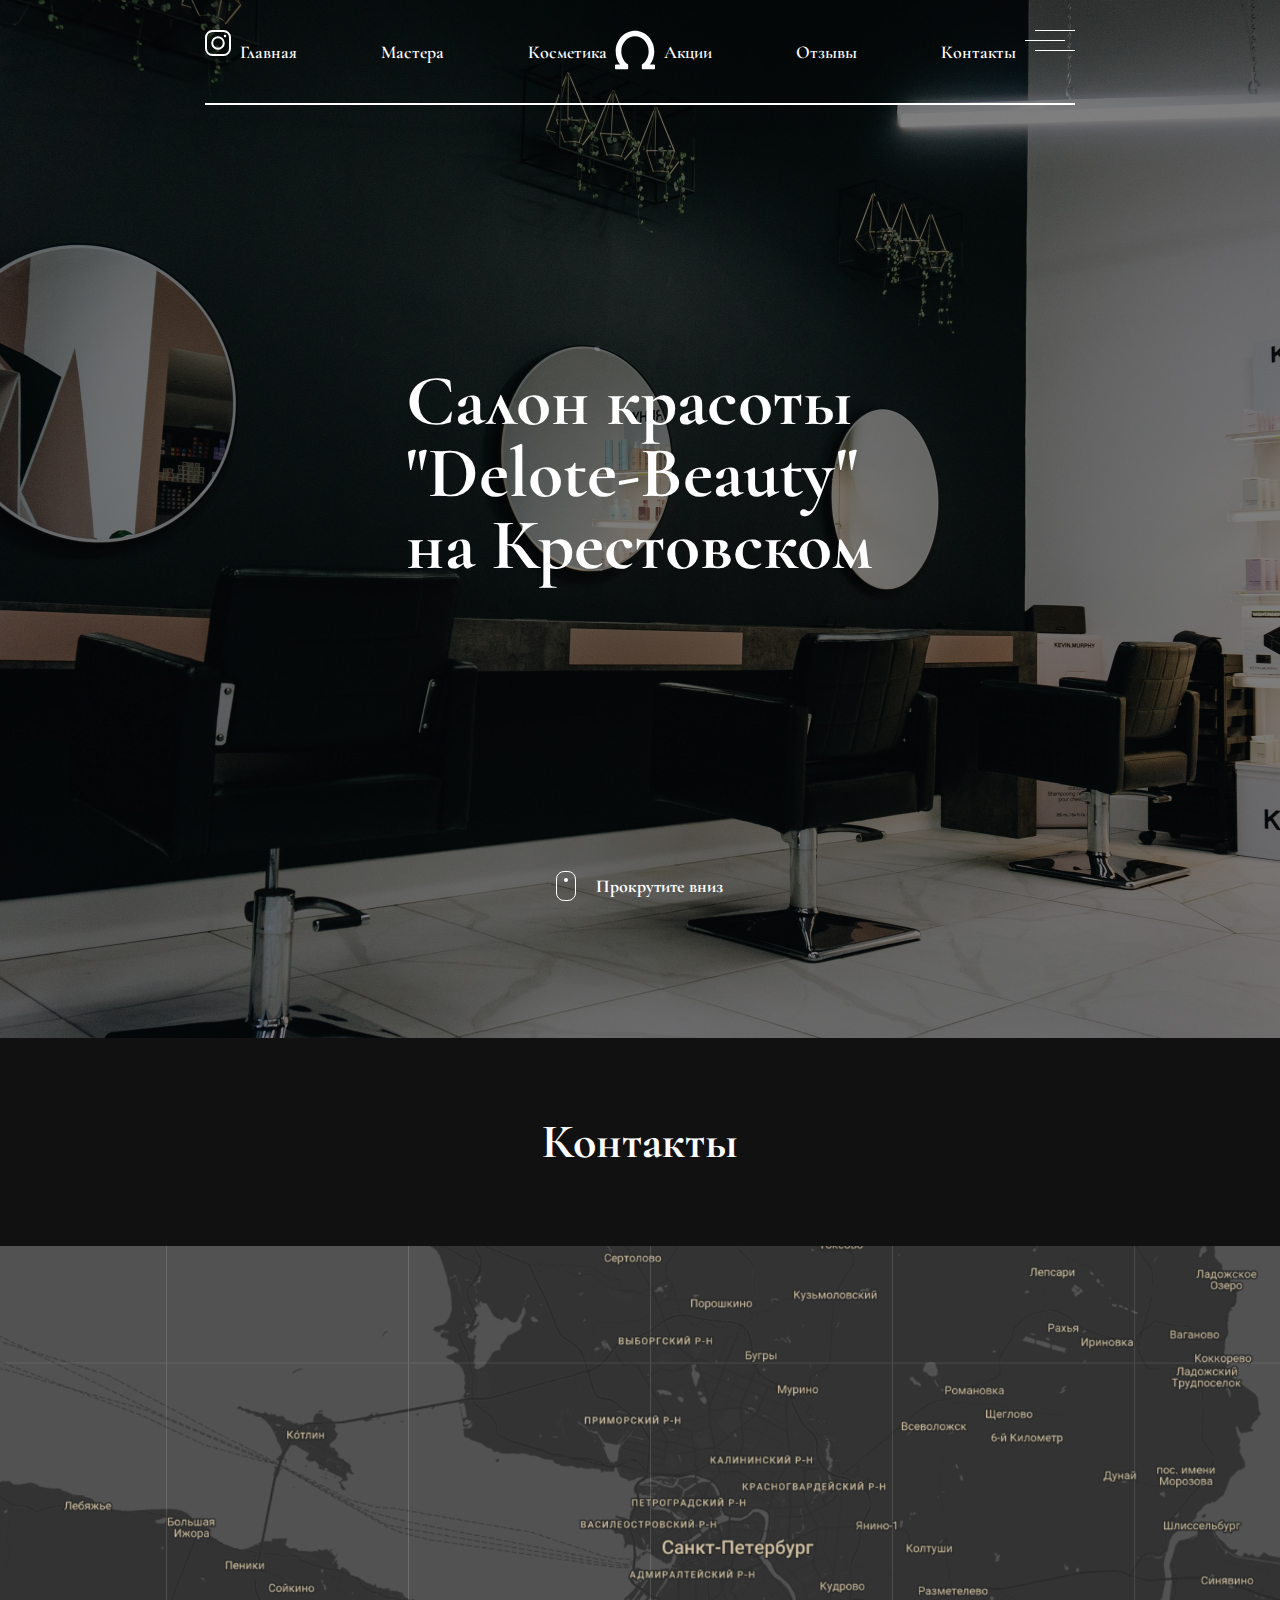
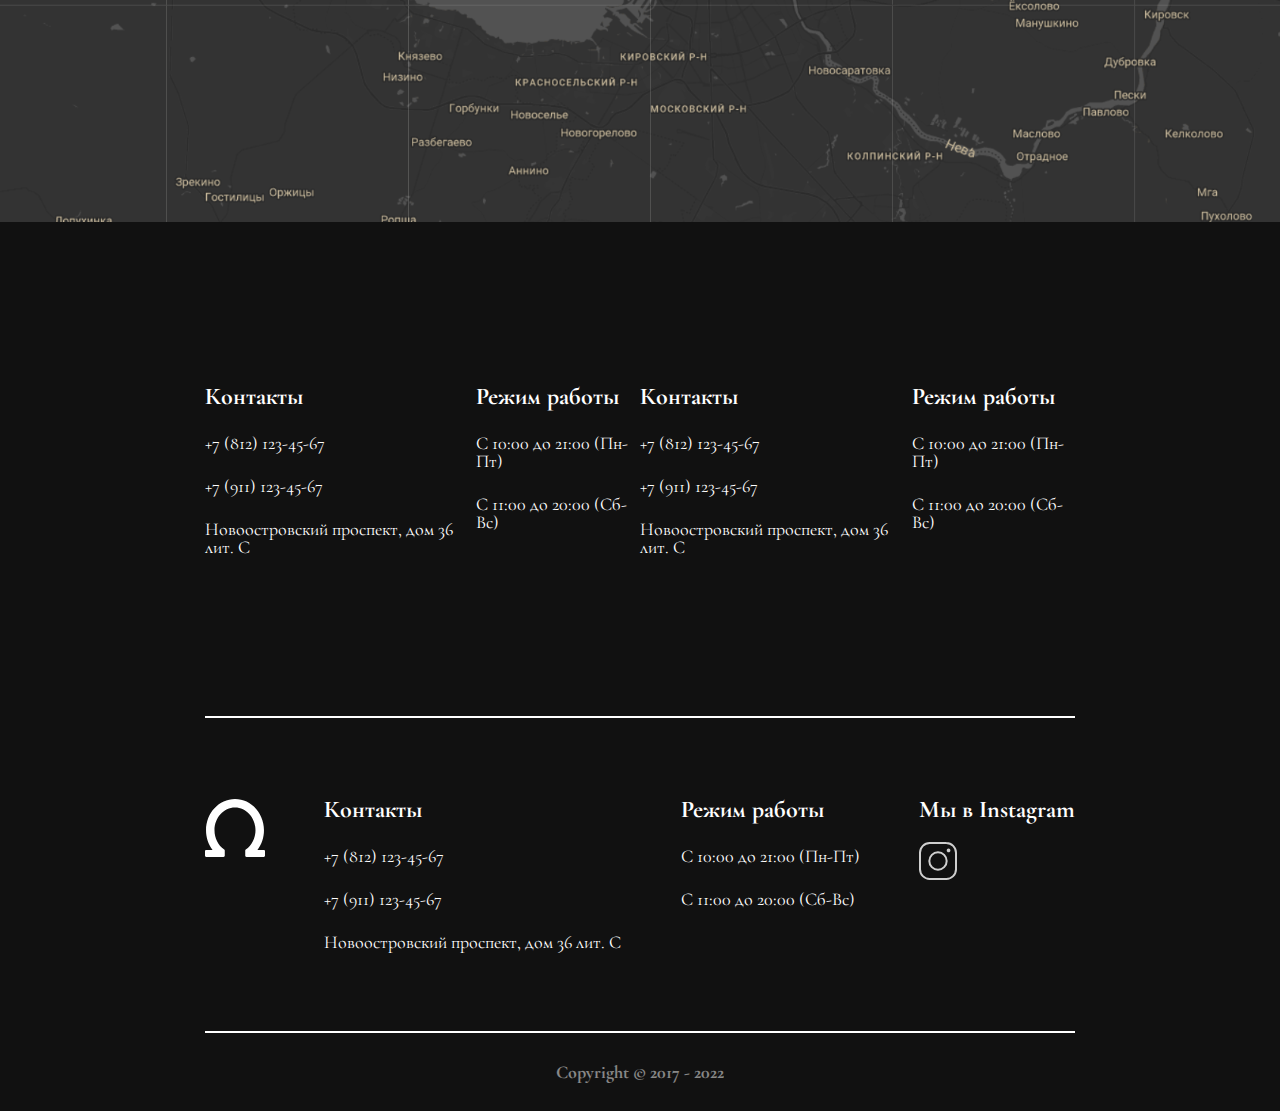
==== pages/contacts.html @ a8487615 "Update project structure" ====
<!DOCTYPE html>
<html lang="en">

<head>
  <meta charset="UTF-8">
  <meta http-equiv="X-UA-Compatible" content="IE=edge">
  <meta name="viewport" content="width=device-width, initial-scale=1.0">
  <title>Delote-Beauty</title>
  <link rel="stylesheet" href="../css/fonts.css">
  <link rel="stylesheet" href="../css/reset.css">
  <link rel="stylesheet" href="../css/main.css">
  <link rel="stylesheet" href="../css/pages/contacts.css">
</head>

<body>
  <header>
    <div class="content-wrapper">
      <nav class="menu">
        <div class="icon">
          <img src="../assets/img/main/insta.svg">
        </div>
        <div class="header-list">
          <ul>
            <li>Главная</li>
            <li>Мастера</li>
            <li>Косметика</li>
          </ul>
        </div>
        <div>
          <img src="../assets/img/main/logo.svg">
        </div>
        <div class="header-list">
          <ul>
            <li>Акции</li>
            <li>Отзывы</li>
            <li>Контакты</li>
          </ul>
        </div>
        <div>
          <img src="../assets/img/main/menu.svg">
        </div>
      </nav>
      <div class="line"></div>
      <div class="header-content">
        Cалон красоты <br>"Delote-Beauty"<br> на Крестовском
      </div>
      <div class="scroll-down">
        <img src="../assets/img/main/scroll-down.svg" alt="mouse">
        <p>Прокрутите вниз</p>
      </div>
    </div>
  </header>

  <main>
    <div class="content-wrapper">
      <section class="services content-section">
        <div class="description">
          <p>Контакты</p>
        </div>
        <div class="map">
          <img src="../assets/img/contacts/map.svg" alt="">
        </div>
        <div class="wrapper-contact-information">

          <div class="contact-information">
            <h3>Контакты</h3>
            <p>+7 (812) 123-45-67</p>
            <p>+7 (911) 123-45-67</p>
            <p>Новоостровский проспект, дом 36 лит. С</p>
          </div>
          <div class="contact-information">
            <h3>Режим работы</h3>
            <p>C 10:00 до 21:00 (Пн-Пт)</p>
            <p>С 11:00 до 20:00 (Сб-Вс)</p>
          </div>
          <div class="contact-information">
            <h3>Контакты</h3>
            <p>+7 (812) 123-45-67</p>
            <p>+7 (911) 123-45-67</p>
            <p>Новоостровский проспект, дом 36 лит. С</p>
          </div>
          <div class="contact-information">
            <h3>Режим работы</h3>
            <p>C 10:00 до 21:00 (Пн-Пт)</p>
            <p>С 11:00 до 20:00 (Сб-Вс)</p>
          </div>
        </div>
      </section>
      <div class="line"></div>
    </div>
  </main>

  <footer>
    <div class="content-wrapper">
      <div class="wrapper-contact-information">
        <div>
          <img src="../assets/img/main/footer-logo.svg" alt="">
        </div>
        <div class="contact-information">
          <h3>Контакты</h3>
          <p>+7 (812) 123-45-67</p>
          <p>+7 (911) 123-45-67</p>
          <p>Новоостровский проспект, дом 36 лит. С</p>
        </div>
        <div class="contact-information">
          <h3>Режим работы</h3>
          <p>C 10:00 до 21:00 (Пн-Пт)</p>
          <p>С 11:00 до 20:00 (Сб-Вс)</p>
        </div>
        <div class="contact-information">
          <h3>Мы в Instagram</h3>
          <img src="../assets/img/main/insta-footer.svg" alt="">
        </div>
      </div>
      <div class="line"></div>
      <p class="copyright">Copyright © 2017 - 2022</p>
    </div>
  </footer>
</body>

</html>
---- css/fonts.css ----
@font-face{
  font-family: "CormorantGaramond";
  font-weight: 400;
  font-style: normal;
  src: url("../assets/fonts/CormorantGaramond-Regular.ttf");
}
@font-face{
  font-family: "CormorantGaramond";
  font-weight: 400;
  font-style: italic;
  src: url("../assets/fonts/CormorantGaramond-Italic.ttf");
}
@font-face{
  font-family: "CormorantGaramond";
  font-weight: 700;
  font-style: normal;
  src: url("../assets/fonts/CormorantGaramond-Bold.ttf");
}
@font-face{
  font-family: "CormorantGaramond";
  font-weight: 700;
  font-style: italic;
  src: url("../assets/fonts/CormorantGaramond-BoldItalic.ttf");
}
@font-face{
  font-family: "CormorantGaramond";
  font-weight: 600;
  font-style: normal;
  src: url("../assets/fonts/CormorantGaramond-SemiBold.ttf");
}
@font-face{
  font-family: "CormorantGaramond";
  font-weight: 600;
  font-style: italic;
  src: url("../assets/fonts/CormorantGaramond-SemiBoldItalic.ttf");
}
---- css/main.css ----
body{
  background-color: #111111;
}

header,
footer,
main{
  width: 100%;
  display: flex;
  flex-direction: column;
  align-items: center;
}

.content-section{
  width: 100%;
  display: flex;
  flex-direction: column;
  align-items: center;
}

.content-wrapper{
  width: 68%;
}

header{
  height: 1038px;
  background: url("../assets/img/home/header.jpg") center center no-repeat;
  background-size: cover;
}

nav{
  padding: 30px 0px 30px 0px;
  display: flex;
  flex-direction: row;
  justify-content: space-between;
}
.header-list{
  max-width: 456px;
  display: flex;
  flex-direction: row;
  align-items: center;
}
.header-list ul li{
  display: inline;
  color: white;
  font-size: 18px;
  margin-right: 80px;
  font-style: normal;
  font-weight: 600;
  font-family: "CormorantGaramond";
}
.header-list ul li:hover, .list ul li:hover {
  color: #CDAA7D;
  text-decoration: underline;
}
.header-list ul li:last-child, .list ul li:last-child {
  margin-right: 0px;
}
.line{
  border: 0.5px solid #FFFFFF;;
}
.header-content{
  color: #FFFFFF;
  display: flex;
  align-items: center;
  justify-content: center;
  font-weight: 700;
  font-style: normal;
  font-family: "CormorantGaramond";
  font-size: 72px;
  margin: 0 auto;
  padding: 260px 0px 290px 0px;
}
.scroll-down{
  display: flex;
  flex-direction: row;
  align-items: center;
  justify-content: center;
}
.scroll-down p{
  color: white;
  font-size: 18px;
  font-weight: 700;
  font-style: normal;
  font-family: "CormorantGaramond";
  padding-left: 20px;
}

footer .line{
  margin: 80px 0px 30px 0px;
}
.copyright{
  color: white;
  text-align: center;
  opacity: 0.5;
  font-size: 18px;
  font-weight: 700;
  font-style: normal;
  font-family: "CormorantGaramond";
  margin-bottom: 30px;
}
.wrapper-contact-information{
  display: flex;
  flex-direction: row;
  justify-content: space-between;
}
.contact-information h3{
  margin-bottom: 20px;
  font-size: 24px;
  font-weight: 700;
  font-style: normal;
  font-family: "CormorantGaramond";
  color: white;
}
.contact-information p{
  margin-top: 15px;
  font-size: 18px;
  font-weight: 400;
  font-style: normal;
  font-family: "CormorantGaramond";
  color: white;
}
---- css/pages/contacts.css ----
.services {
  padding: 80px 0px 80px 0px;
}

.description p {
  color: white;
  font-size: 48px;
  font-style: normal;
  text-align: center;
  font-weight: 700;
  font-family: "CormorantGaramond";
}

.map {
  margin: 80px 0px 80px 0px;
}

.wrapper-contact-information {
  display: flex;
  flex-direction: row;
  justify-content: space-between;
  width: 100%;
  margin: 80px 0px 80px 0px;
}

.contact-information h3 {
  margin-bottom: 20px;
  font-size: 24px;
  font-weight: 700;
  font-style: normal;
  font-family: "CormorantGaramond";
  color: white;
}

.contact-information p {
  margin-top: 25px;
  font-size: 18px;
  font-weight: 400;
  font-style: normal;
  font-family: "CormorantGaramond";
  color: white;
}

.copyright {
  color: white;
  text-align: center;
  opacity: 0.5;
  font-size: 18px;
  font-weight: 700;
  font-style: normal;
  font-family: "CormorantGaramond";
  margin: 30px 0px 30px 0px;
}
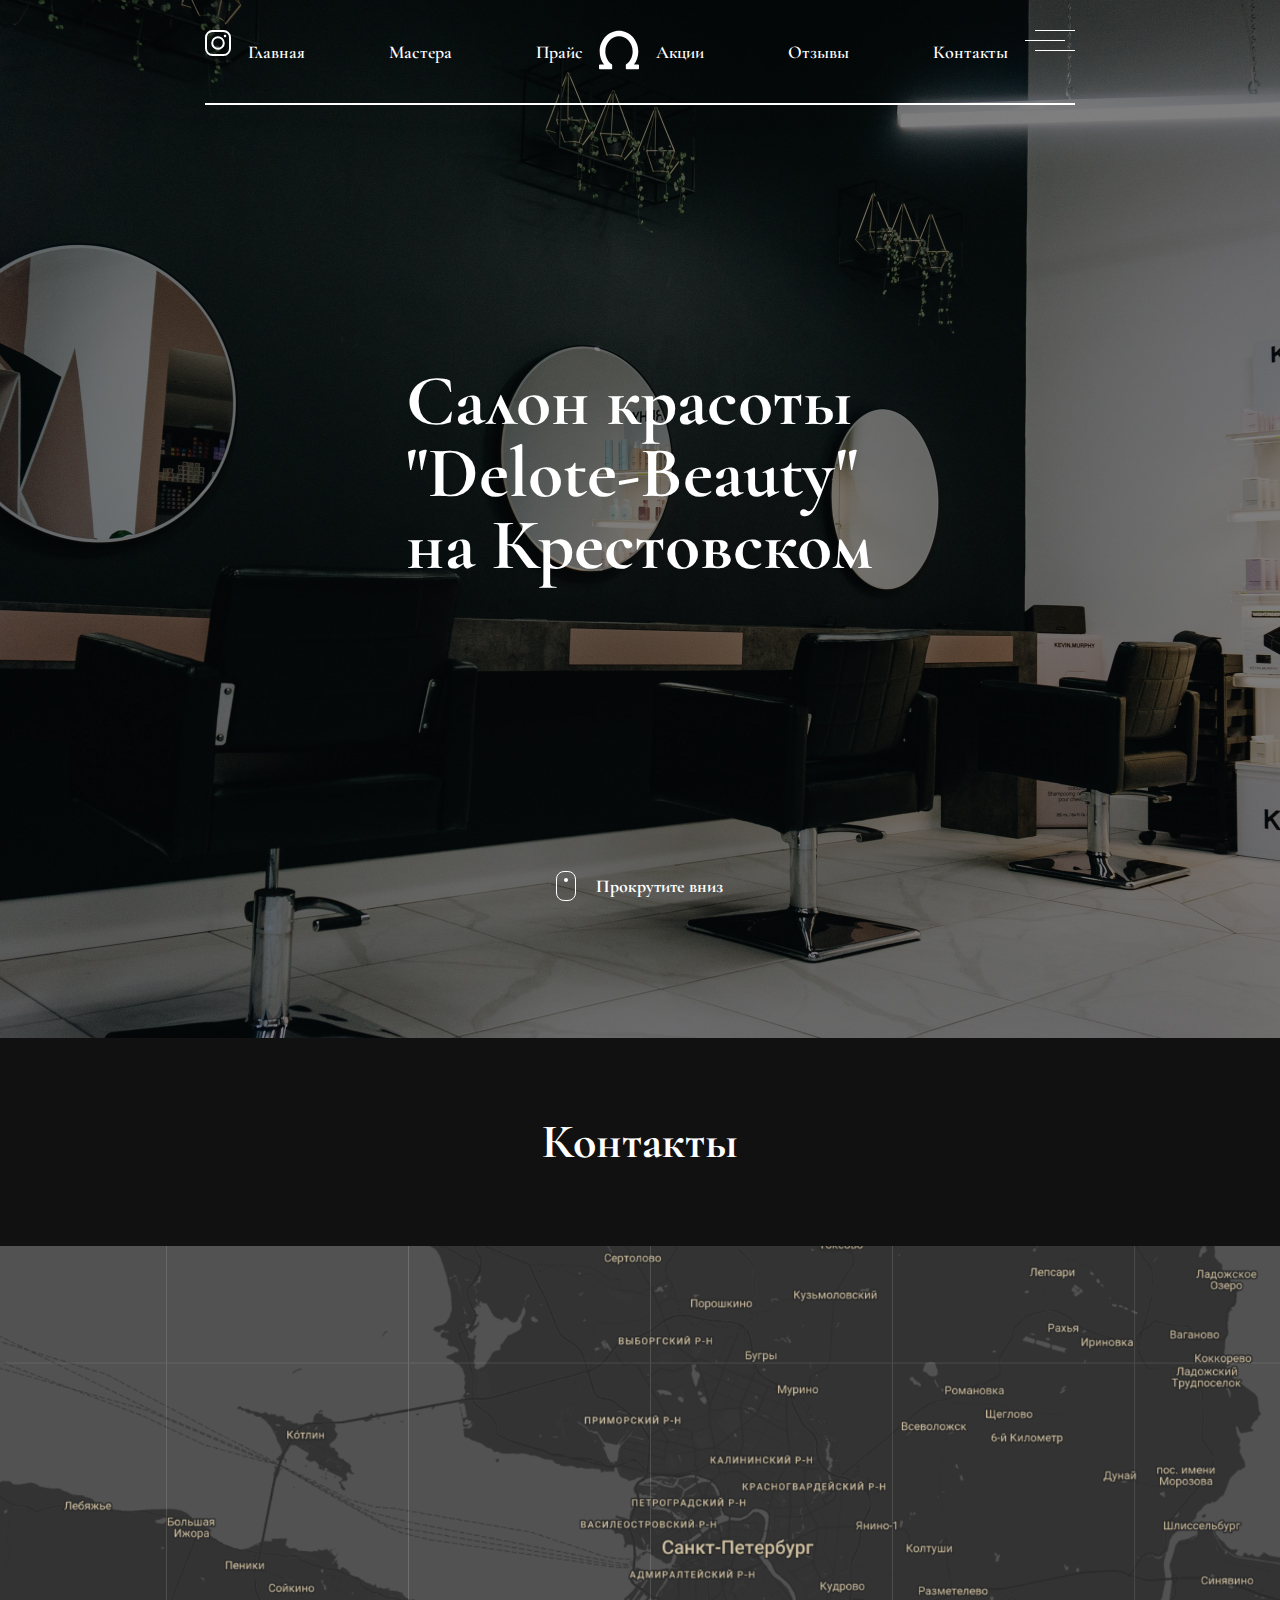
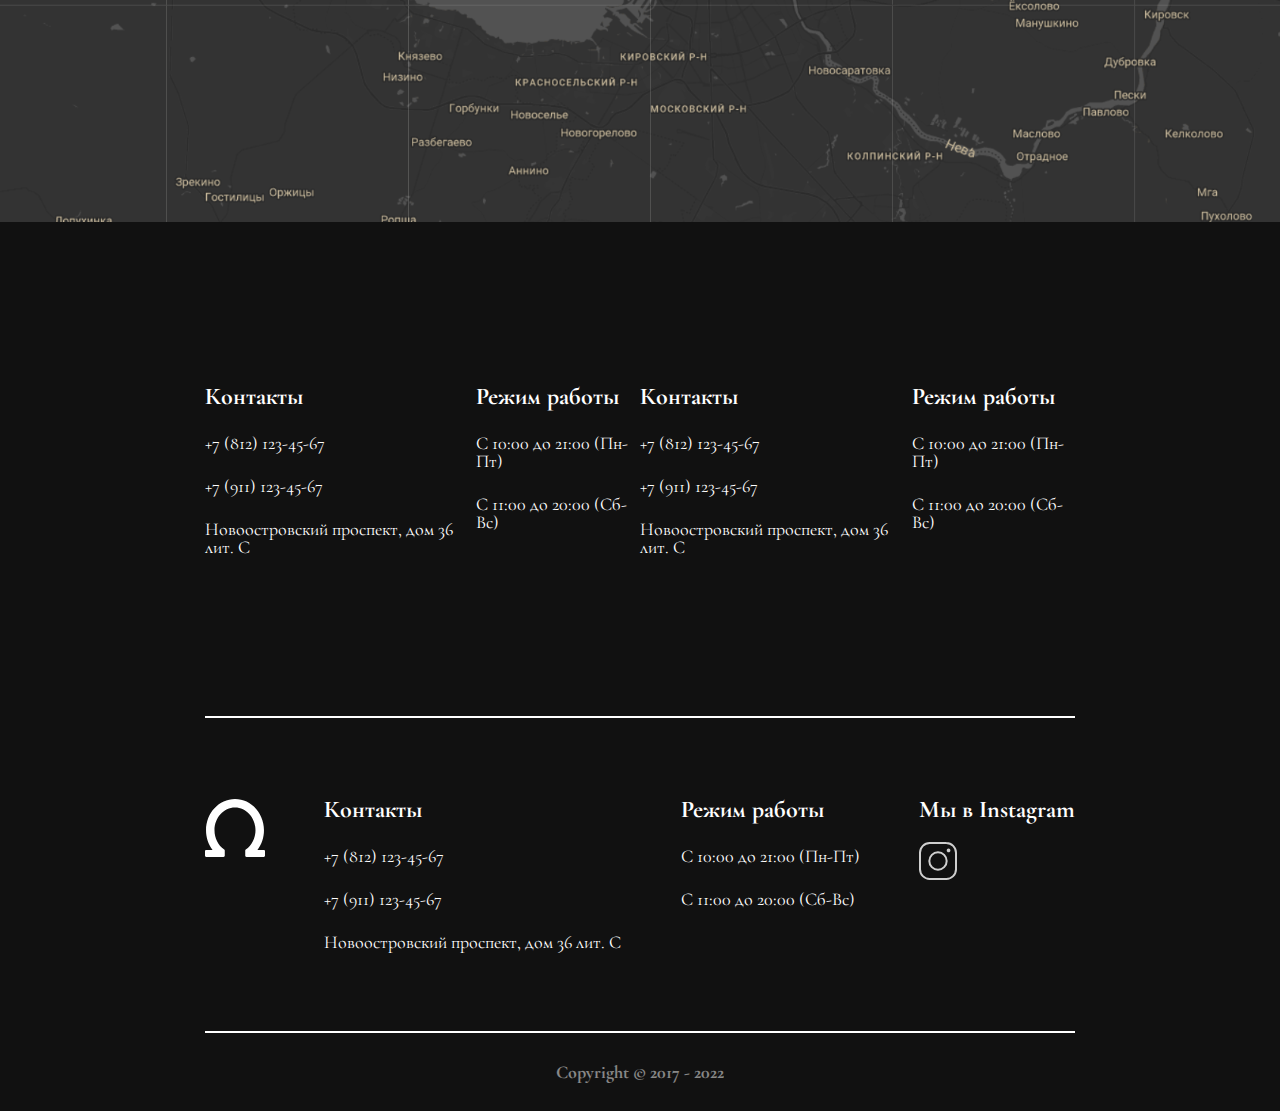
==== commit a282ae89: "made links active, fixed bugs" ====
--- a/pages/contacts.html
+++ b/pages/contacts.html
@@ -21,9 +21,9 @@
         </div>
         <div class="header-list">
           <ul>
-            <li>Главная</li>
-            <li>Мастера</li>
-            <li>Косметика</li>
+            <li><a href="../index.html">Главная</a></li>
+            <li><a href="team.html">Мастера</a></li>
+            <li><a href="price.html">Прайс</a></li>
           </ul>
         </div>
         <div>
--- a/css/main.css
+++ b/css/main.css
@@ -50,7 +50,12 @@
   font-weight: 600;
   font-family: "CormorantGaramond";
 }
-.header-list ul li:hover, .list ul li:hover {
+.header-list ul li a{
+  text-decoration: none;
+  color: white;
+}
+
+.header-list ul li:hover, .list ul li:hover, .header-list ul li a:hover {
   color: #CDAA7D;
   text-decoration: underline;
 }
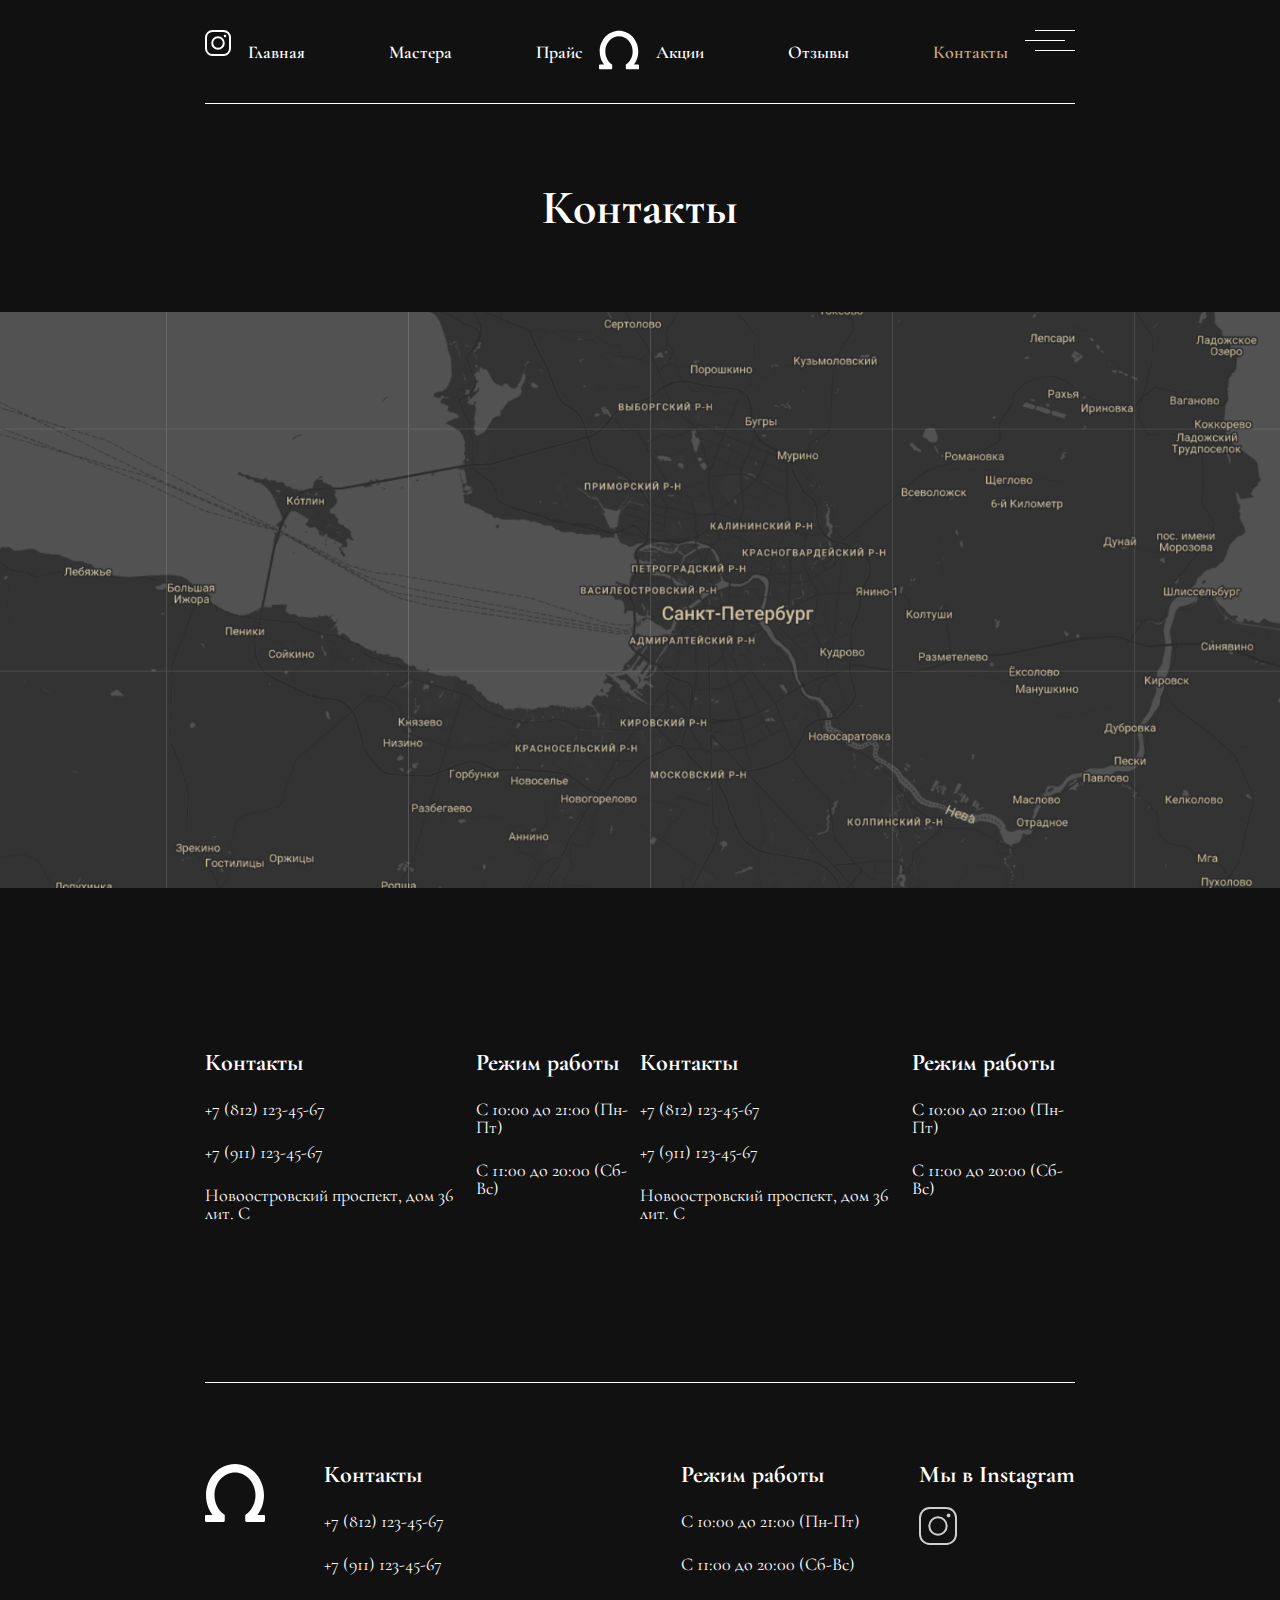
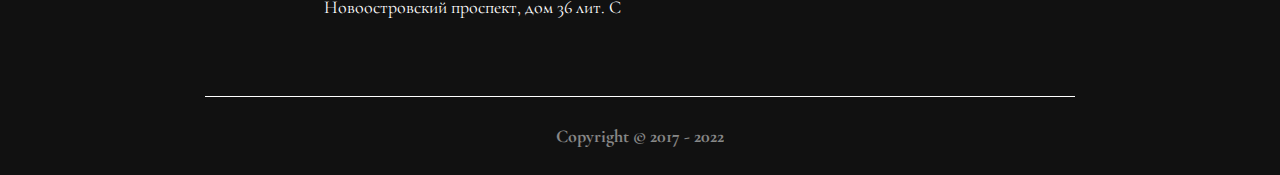
==== commit 3395b119: "fixed layout" ====
--- a/pages/contacts.html
+++ b/pages/contacts.html
@@ -33,21 +33,35 @@
           <ul>
             <li>Акции</li>
             <li>Отзывы</li>
-            <li>Контакты</li>
+            <li class="active">Контакты</li>
           </ul>
         </div>
         <div>
-          <img src="../assets/img/main/menu.svg">
+          <a href="#" id="link-pop-up"><img src="../assets/img/main/menu.svg"></a>
+          <div id="myModal" class="wrapper-pop-up">
+            <div id="icon-close">
+              <img src="../assets/img/main/close-icon.svg" alt="">
+            </div>
+            <div class="wrapper-modal-content">
+              <div class="modal-content">
+                <p>Lorem ipsum dolor sit amet, consectetur<br> adipiscing elit. Ipsum, adipiscing amet in<br> egestas sem dui, arcu faucibus scelerisque.<br> Nisl est felis id volutpat. Sed dolor<br> fermentum amet lectus nibh quis. Tortor<br> donec pellentesque leo ac placerat. Morbi.</p>
+              </div>
+              <div class="contact-information modal-contact-information">
+                <h3>Контакты</h3>
+                <p>+7 (812) 123-45-67</p>
+                <p>+7 (911) 123-45-67</p>
+                <p>Новоостровский проспект, дом 36 лит. С</p>
+              </div>
+              <div class="contact-information modal-contact-information">
+                <h3>Режим работы</h3>
+                <p>C 10:00 до 21:00 (Пн-Пт)</p>
+                <p>С 11:00 до 20:00 (Сб-Вс)</p>
+              </div>
+            </div>
+          </div>
         </div>
       </nav>
       <div class="line"></div>
-      <div class="header-content">
-        Cалон красоты <br>"Delote-Beauty"<br> на Крестовском
-      </div>
-      <div class="scroll-down">
-        <img src="../assets/img/main/scroll-down.svg" alt="mouse">
-        <p>Прокрутите вниз</p>
-      </div>
     </div>
   </header>
 
@@ -116,6 +130,7 @@
       <p class="copyright">Copyright © 2017 - 2022</p>
     </div>
   </footer>
+  <script src="../js/pop-up.js"></script>
 </body>
 
 </html>--- a/css/main.css
+++ b/css/main.css
@@ -27,6 +27,7 @@
   height: 1038px;
   background: url("../assets/img/home/header.jpg") center center no-repeat;
   background-size: cover;
+  position: relative;
 }
 
 nav{
@@ -55,16 +56,48 @@
   color: white;
 }
 
-.header-list ul li:hover, .list ul li:hover, .header-list ul li a:hover {
+.header-list ul li:hover:not(.active), .list ul li:hover, .header-list ul li a:hover {
   color: #CDAA7D;
   text-decoration: underline;
+}
+.header-list ul li.active {
+  color: #CDAA7D;
 }
 .header-list ul li:last-child, .list ul li:last-child {
   margin-right: 0px;
 }
 .line{
-  border: 0.5px solid #FFFFFF;;
+  border-top: 1px solid #FFFFFF;
+  height: 0px;
 }
+.wrapper-pop-up{
+  width: 420px;
+  height: 1038px;
+  background-color: black;
+  display: none;
+  position: absolute;
+  overflow: hidden;
+  top: 0;
+  right: 0;
+}
+#icon-close{
+  position: absolute;
+  top: 42px;
+  justify-content: space-around;
+  left: 82px;
+}
+.wrapper-modal-content{
+  height: 100%;
+  display: flex;
+  flex-direction: column;
+  justify-content: center;
+  margin-left: 60px;
+
+}
+.modal-contact-information{
+  margin-top: 80px;
+}
+
 .header-content{
   color: #FFFFFF;
   display: flex;
@@ -118,7 +151,7 @@
   font-family: "CormorantGaramond";
   color: white;
 }
-.contact-information p{
+.contact-information p, .modal-content p{
   margin-top: 15px;
   font-size: 18px;
   font-weight: 400;
--- a/css/pages/contacts.css
+++ b/css/pages/contacts.css
@@ -1,3 +1,7 @@
+header{
+  height: auto;
+  background: transparent;
+}
 .services {
   padding: 80px 0px 80px 0px;
 }
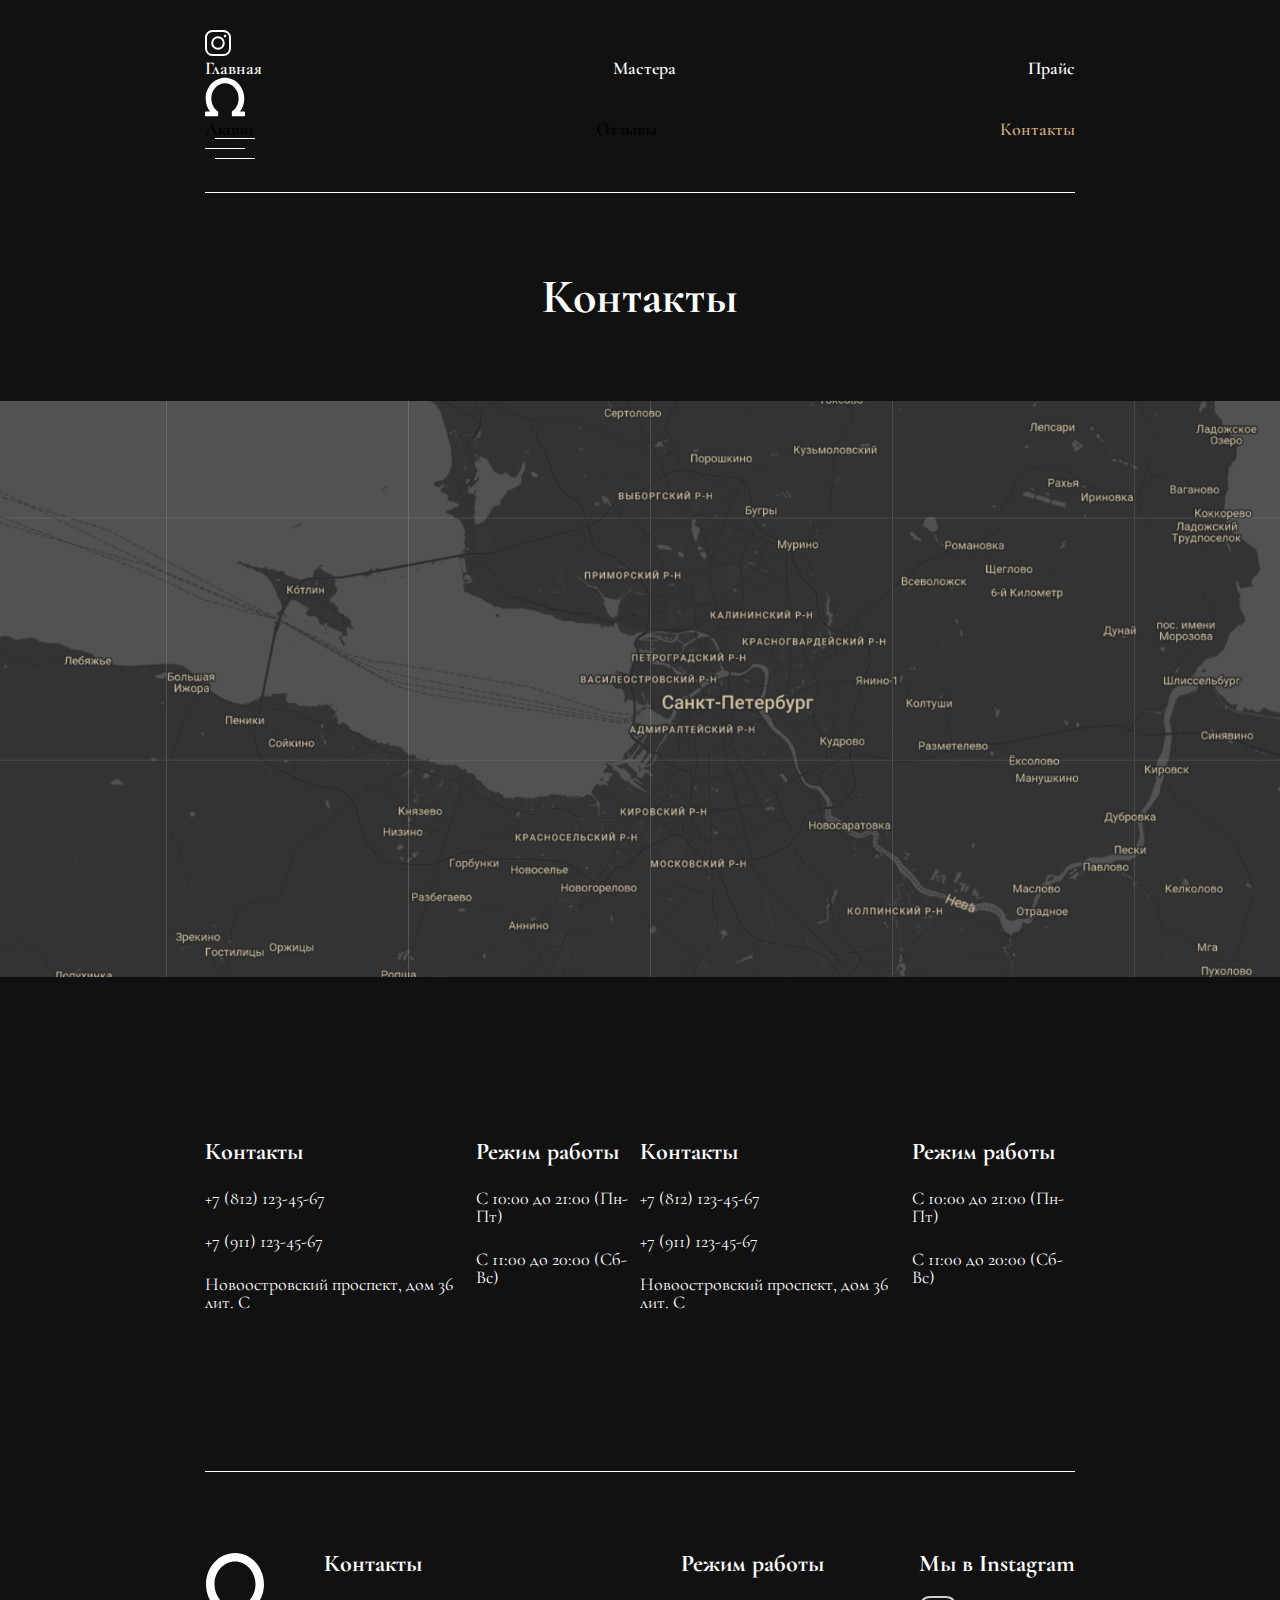
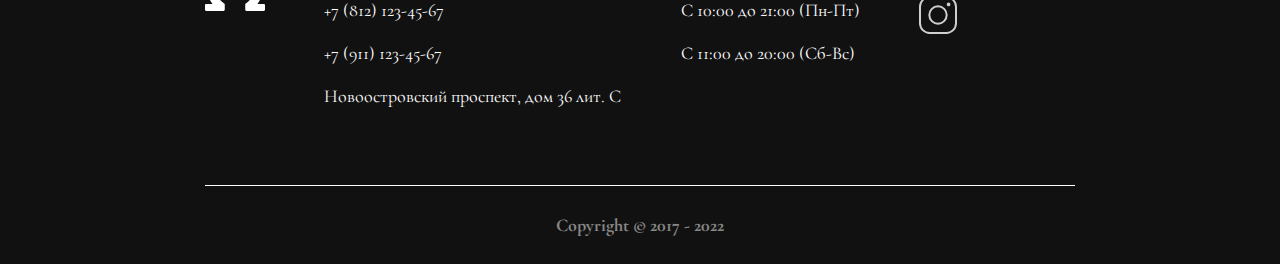
==== commit 0621ff3c: "fixed styles" ====
--- a/pages/contacts.html
+++ b/pages/contacts.html
@@ -16,35 +16,27 @@
   <header>
     <div class="content-wrapper">
       <nav class="menu">
-        <div class="icon">
-          <img src="../assets/img/main/insta.svg">
-        </div>
-        <div class="header-list">
-          <ul>
-            <li><a href="../index.html">Главная</a></li>
-            <li><a href="team.html">Мастера</a></li>
-            <li><a href="price.html">Прайс</a></li>
-          </ul>
-        </div>
-        <div>
-          <img src="../assets/img/main/logo.svg">
-        </div>
-        <div class="header-list">
-          <ul>
-            <li>Акции</li>
-            <li>Отзывы</li>
-            <li class="active">Контакты</li>
-          </ul>
-        </div>
+        <img src="../assets/img/main/insta.svg" class="icon">
+        <ul class="header-list">
+          <li><a href="../index.html">Главная</a></li>
+          <li><a href="team.html">Мастера</a></li>
+          <li><a href="price.html">Прайс</a></li>
+        </ul>
+        <img src="../assets/img/main/logo.svg">
+        <ul class="header-list">
+          <li>Акции</li>
+          <li>Отзывы</li>
+          <li class="active">Контакты</li>
+        </ul>
         <div>
           <a href="#" id="link-pop-up"><img src="../assets/img/main/menu.svg"></a>
           <div id="myModal" class="wrapper-pop-up">
-            <div id="icon-close">
-              <img src="../assets/img/main/close-icon.svg" alt="">
-            </div>
+            <img src="../assets/img/main/close-icon.svg" alt="" id="icon-close">
             <div class="wrapper-modal-content">
               <div class="modal-content">
-                <p>Lorem ipsum dolor sit amet, consectetur<br> adipiscing elit. Ipsum, adipiscing amet in<br> egestas sem dui, arcu faucibus scelerisque.<br> Nisl est felis id volutpat. Sed dolor<br> fermentum amet lectus nibh quis. Tortor<br> donec pellentesque leo ac placerat. Morbi.</p>
+                <p>Lorem ipsum dolor sit amet, consectetur<br> adipiscing elit. Ipsum, adipiscing amet in<br> egestas
+                  sem dui, arcu faucibus scelerisque.<br> Nisl est felis id volutpat. Sed dolor<br> fermentum amet
+                  lectus nibh quis. Tortor<br> donec pellentesque leo ac placerat. Morbi.</p>
               </div>
               <div class="contact-information modal-contact-information">
                 <h3>Контакты</h3>
--- a/css/main.css
+++ b/css/main.css
@@ -1,76 +1,68 @@
-
-body{
+body {
   background-color: #111111;
 }
 
 header,
 footer,
-main{
+main,
+.content-section {
   width: 100%;
   display: flex;
   flex-direction: column;
   align-items: center;
 }
 
-.content-section{
-  width: 100%;
-  display: flex;
-  flex-direction: column;
-  align-items: center;
-}
-
-.content-wrapper{
+.content-wrapper {
   width: 68%;
 }
 
-header{
-  height: 1038px;
-  background: url("../assets/img/home/header.jpg") center center no-repeat;
-  background-size: cover;
+header {
+  height: auto;
+  background: transparent;
   position: relative;
 }
 
-nav{
-  padding: 30px 0px 30px 0px;
-  display: flex;
-  flex-direction: row;
-  justify-content: space-between;
+nav {
+  padding: 30px 0px;
+  width: 100%;
 }
-.header-list{
-  max-width: 456px;
+
+.header-list {
+  width: 100%;
   display: flex;
   flex-direction: row;
   align-items: center;
+  justify-content: space-between;
 }
-.header-list ul li{
-  display: inline;
-  color: white;
+
+.header-list li {
   font-size: 18px;
-  margin-right: 80px;
   font-style: normal;
   font-weight: 600;
   font-family: "CormorantGaramond";
 }
-.header-list ul li a{
+
+.header-list li a {
   text-decoration: none;
   color: white;
 }
 
-.header-list ul li:hover:not(.active), .list ul li:hover, .header-list ul li a:hover {
+.header-list li:hover:not(.active),
+.header-list li a:hover {
   color: #CDAA7D;
   text-decoration: underline;
 }
-.header-list ul li.active {
+
+.header-list li.active {
   color: #CDAA7D;
 }
-.header-list ul li:last-child, .list ul li:last-child {
-  margin-right: 0px;
-}
-.line{
+
+.line {
   border-top: 1px solid #FFFFFF;
   height: 0px;
 }
-.wrapper-pop-up{
+
+.wrapper-pop-up {
   width: 420px;
   height: 1038px;
   background-color: black;
@@ -80,13 +72,15 @@
   top: 0;
   right: 0;
 }
-#icon-close{
+
+#icon-close {
   position: absolute;
   top: 42px;
   justify-content: space-around;
   left: 82px;
 }
-.wrapper-modal-content{
+
+.wrapper-modal-content {
   height: 100%;
   display: flex;
   flex-direction: column;
@@ -94,41 +88,16 @@
   margin-left: 60px;
 
 }
-.modal-contact-information{
+
+.modal-contact-information {
   margin-top: 80px;
 }
 
-.header-content{
-  color: #FFFFFF;
-  display: flex;
-  align-items: center;
-  justify-content: center;
-  font-weight: 700;
-  font-style: normal;
-  font-family: "CormorantGaramond";
-  font-size: 72px;
-  margin: 0 auto;
-  padding: 260px 0px 290px 0px;
-}
-.scroll-down{
-  display: flex;
-  flex-direction: row;
-  align-items: center;
-  justify-content: center;
-}
-.scroll-down p{
-  color: white;
-  font-size: 18px;
-  font-weight: 700;
-  font-style: normal;
-  font-family: "CormorantGaramond";
-  padding-left: 20px;
+footer .line {
+  margin: 80px 0px 30px 0px;
 }
 
-footer .line{
-  margin: 80px 0px 30px 0px;
-}
-.copyright{
+.copyright {
   color: white;
   text-align: center;
   opacity: 0.5;
@@ -138,12 +107,14 @@
   font-family: "CormorantGaramond";
   margin-bottom: 30px;
 }
-.wrapper-contact-information{
+
+.wrapper-contact-information {
   display: flex;
   flex-direction: row;
   justify-content: space-between;
 }
-.contact-information h3{
+
+.contact-information h3 {
   margin-bottom: 20px;
   font-size: 24px;
   font-weight: 700;
@@ -151,7 +122,9 @@
   font-family: "CormorantGaramond";
   color: white;
 }
-.contact-information p, .modal-content p{
+
+.contact-information p,
+.modal-content p {
   margin-top: 15px;
   font-size: 18px;
   font-weight: 400;
--- a/css/pages/contacts.css
+++ b/css/pages/contacts.css
@@ -1,7 +1,3 @@
-header{
-  height: auto;
-  background: transparent;
-}
 .services {
   padding: 80px 0px 80px 0px;
 }
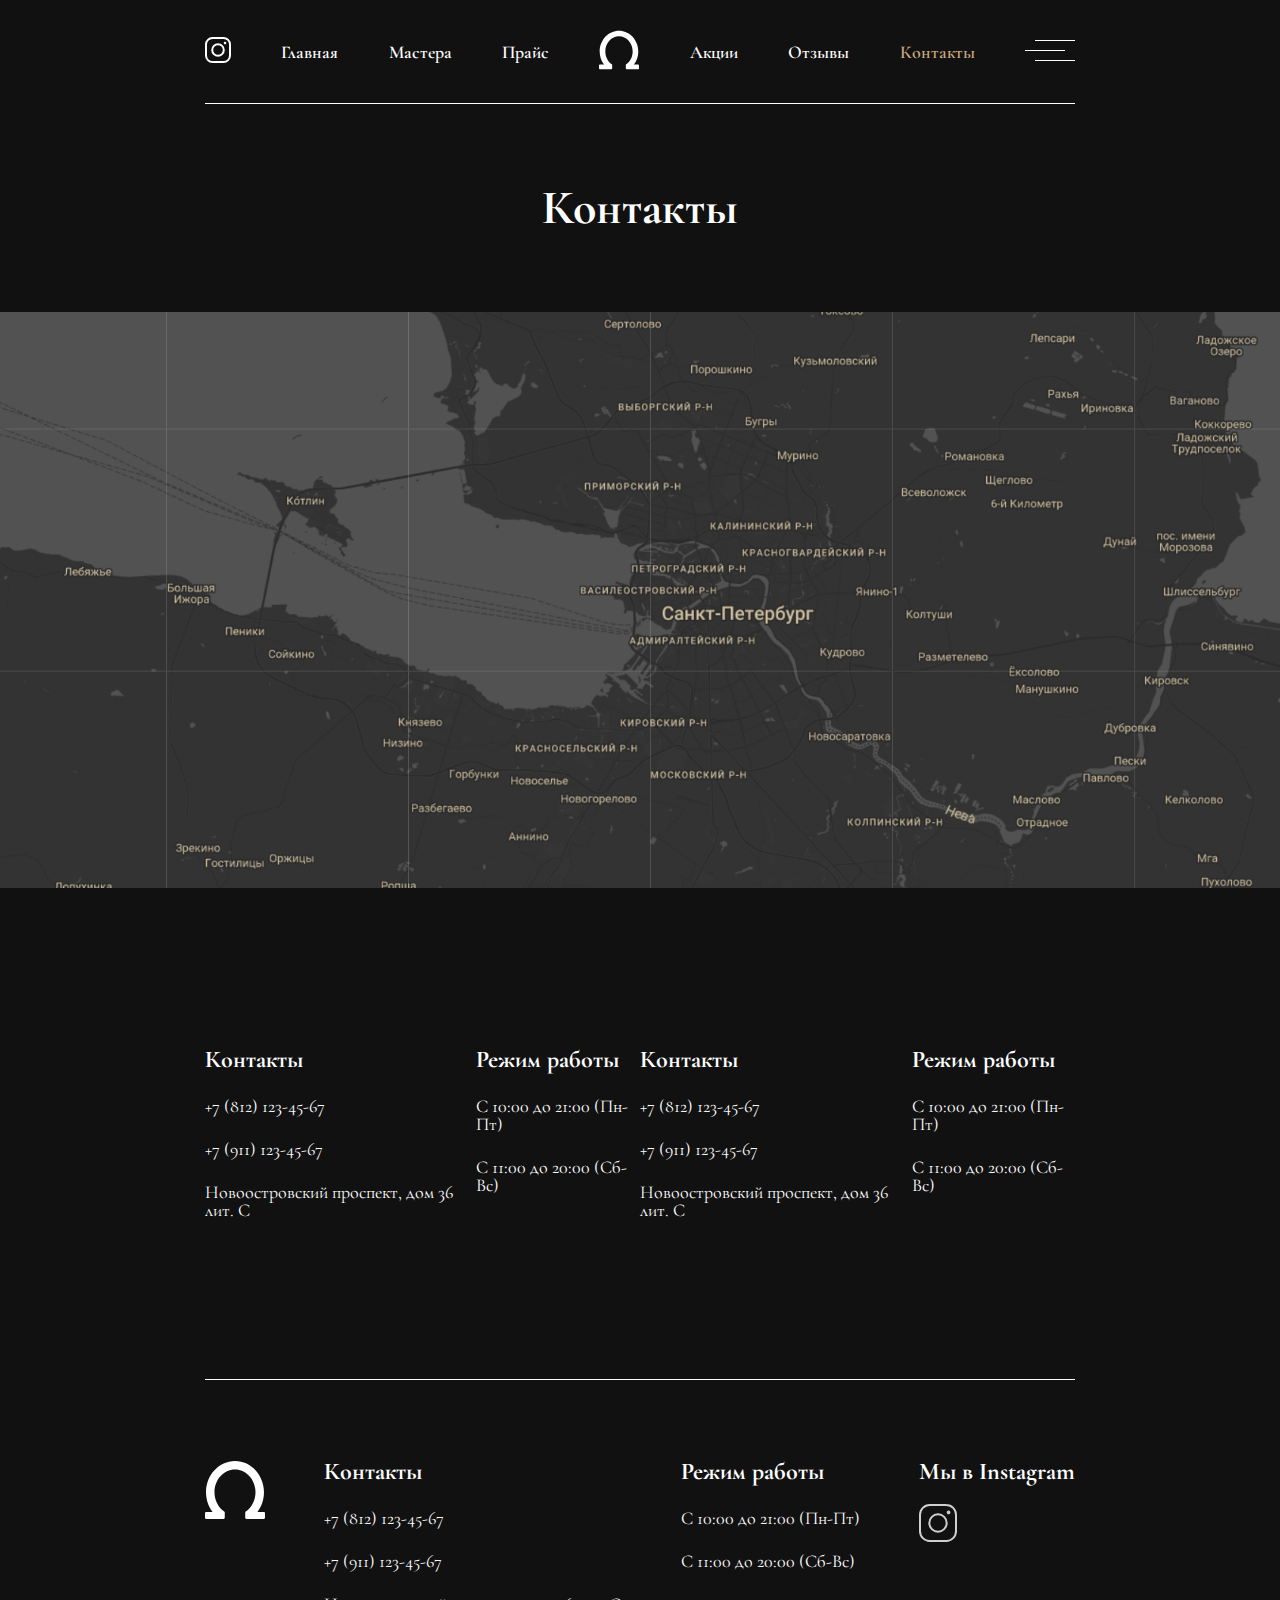
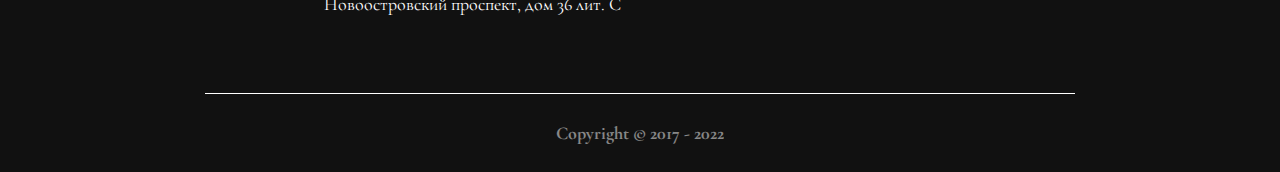
==== commit c4b33d5b: "code refactoring" ====
--- a/pages/contacts.html
+++ b/pages/contacts.html
@@ -16,42 +16,17 @@
   <header>
     <div class="content-wrapper">
       <nav class="menu">
-        <img src="../assets/img/main/insta.svg" class="icon">
         <ul class="header-list">
+          <li><img src="../assets/img/main/insta.svg" class="icon"></li>
           <li><a href="../index.html">Главная</a></li>
           <li><a href="team.html">Мастера</a></li>
           <li><a href="price.html">Прайс</a></li>
-        </ul>
-        <img src="../assets/img/main/logo.svg">
-        <ul class="header-list">
+          <li><img src="../assets/img/main/logo.svg"></li>
           <li>Акции</li>
           <li>Отзывы</li>
           <li class="active">Контакты</li>
+          <li><img src="../assets/img/main/menu.svg"></li>
         </ul>
-        <div>
-          <a href="#" id="link-pop-up"><img src="../assets/img/main/menu.svg"></a>
-          <div id="myModal" class="wrapper-pop-up">
-            <img src="../assets/img/main/close-icon.svg" alt="" id="icon-close">
-            <div class="wrapper-modal-content">
-              <div class="modal-content">
-                <p>Lorem ipsum dolor sit amet, consectetur<br> adipiscing elit. Ipsum, adipiscing amet in<br> egestas
-                  sem dui, arcu faucibus scelerisque.<br> Nisl est felis id volutpat. Sed dolor<br> fermentum amet
-                  lectus nibh quis. Tortor<br> donec pellentesque leo ac placerat. Morbi.</p>
-              </div>
-              <div class="contact-information modal-contact-information">
-                <h3>Контакты</h3>
-                <p>+7 (812) 123-45-67</p>
-                <p>+7 (911) 123-45-67</p>
-                <p>Новоостровский проспект, дом 36 лит. С</p>
-              </div>
-              <div class="contact-information modal-contact-information">
-                <h3>Режим работы</h3>
-                <p>C 10:00 до 21:00 (Пн-Пт)</p>
-                <p>С 11:00 до 20:00 (Сб-Вс)</p>
-              </div>
-            </div>
-          </div>
-        </div>
       </nav>
       <div class="line"></div>
     </div>
@@ -60,12 +35,8 @@
   <main>
     <div class="content-wrapper">
       <section class="services content-section">
-        <div class="description">
-          <p>Контакты</p>
-        </div>
-        <div class="map">
-          <img src="../assets/img/contacts/map.svg" alt="">
-        </div>
+        <p class="description">Контакты</p>
+        <img src="../assets/img/contacts/map.svg" alt="" class="map">
         <div class="wrapper-contact-information">
 
           <div class="contact-information">
@@ -122,7 +93,6 @@
       <p class="copyright">Copyright © 2017 - 2022</p>
     </div>
   </footer>
-  <script src="../js/pop-up.js"></script>
 </body>
 
 </html>--- a/css/main.css
+++ b/css/main.css
@@ -40,6 +40,7 @@
   font-style: normal;
   font-weight: 600;
   font-family: "CormorantGaramond";
+  color: white;
 }
 
 .header-list li a {
@@ -60,37 +61,6 @@
 .line {
   border-top: 1px solid #FFFFFF;
   height: 0px;
-}
-
-.wrapper-pop-up {
-  width: 420px;
-  height: 1038px;
-  background-color: black;
-  display: none;
-  position: absolute;
-  overflow: hidden;
-  top: 0;
-  right: 0;
-}
-
-#icon-close {
-  position: absolute;
-  top: 42px;
-  justify-content: space-around;
-  left: 82px;
-}
-
-.wrapper-modal-content {
-  height: 100%;
-  display: flex;
-  flex-direction: column;
-  justify-content: center;
-  margin-left: 60px;
-
-}
-
-.modal-contact-information {
-  margin-top: 80px;
 }
 
 footer .line {
--- a/css/pages/contacts.css
+++ b/css/pages/contacts.css
@@ -2,7 +2,7 @@
   padding: 80px 0px 80px 0px;
 }
 
-.description p {
+.description{
   color: white;
   font-size: 48px;
   font-style: normal;
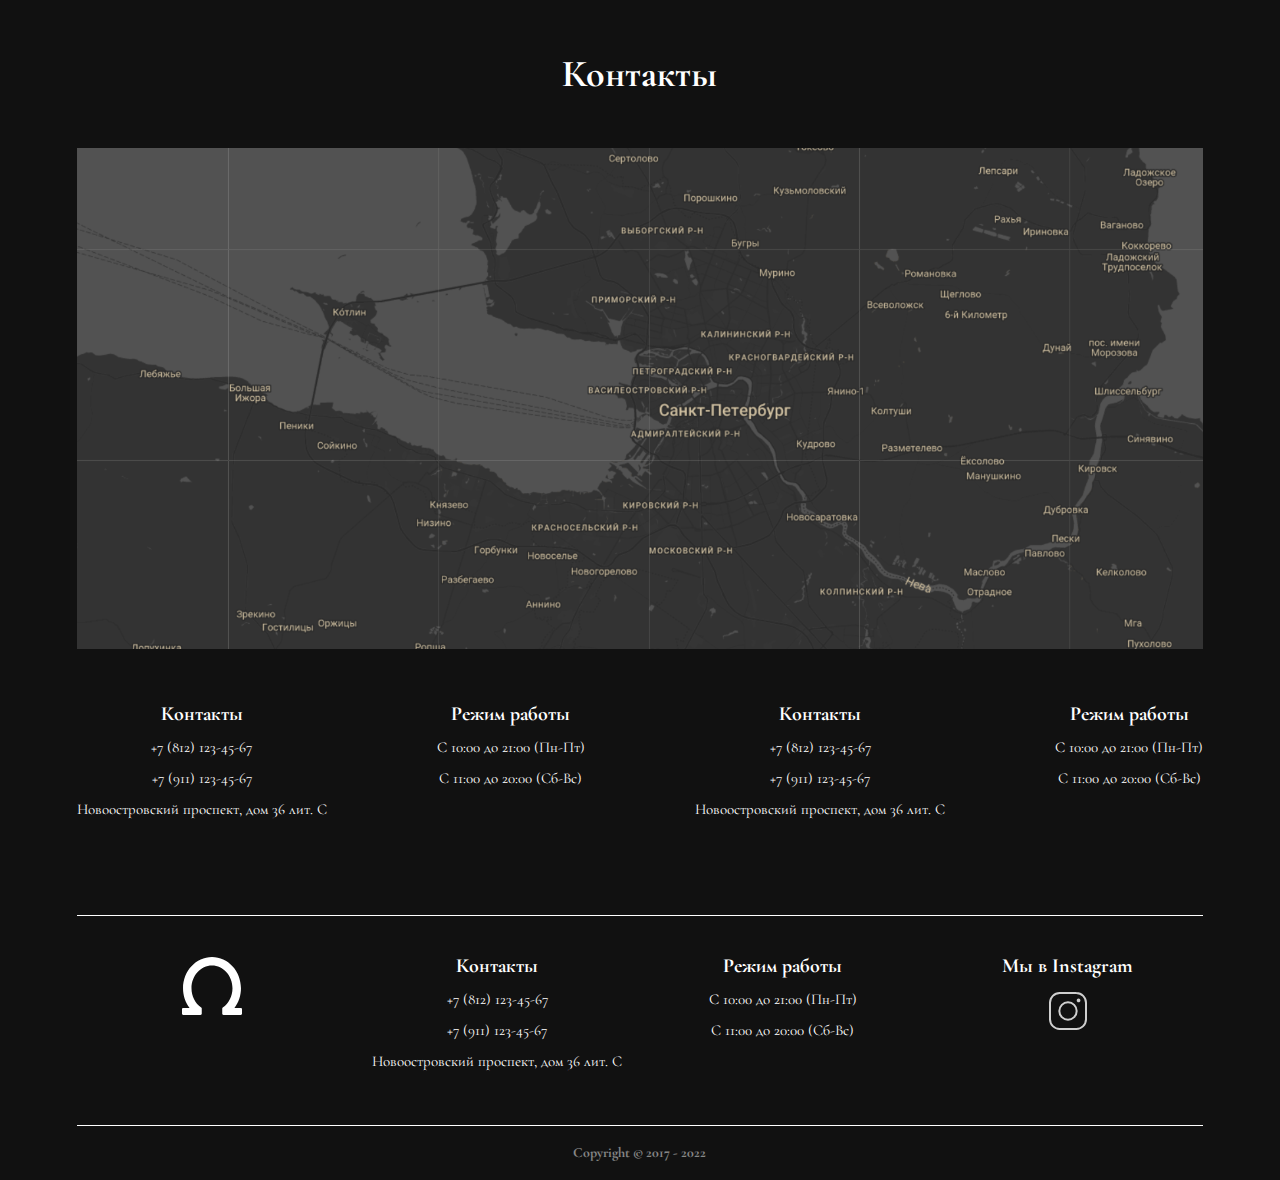
==== commit e0f3716c: "adaptive layout" ====
--- a/pages/contacts.html
+++ b/pages/contacts.html
@@ -8,12 +8,14 @@
   <title>Delote-Beauty</title>
   <link rel="stylesheet" href="../css/fonts.css">
   <link rel="stylesheet" href="../css/reset.css">
-  <link rel="stylesheet" href="../css/main.css">
-  <link rel="stylesheet" href="../css/pages/contacts.css">
+  <link rel="stylesheet" href="../css/main/main.css">
+  <link rel="stylesheet" href="../css/main/main-adaptive.css">
+  <link rel="stylesheet" href="../css/pages/contacts/contacts.css">
+  <link rel="stylesheet" href="../css/pages/contacts/contacts-adaptive.css">
 </head>
 
 <body>
-  <header>
+  <!--<header>
     <div class="content-wrapper">
       <nav class="menu">
         <ul class="header-list">
@@ -31,32 +33,32 @@
       <div class="line"></div>
     </div>
   </header>
-
+-->
   <main>
     <div class="content-wrapper">
-      <section class="services content-section">
-        <p class="description">Контакты</p>
-        <img src="../assets/img/contacts/map.svg" alt="" class="map">
-        <div class="wrapper-contact-information">
+      <section class="contacts__services content-section">
+        <p class="contacts__description">Контакты</p>
+        <img src="../assets/img/contacts/map.svg" alt="" class="contacts__map">
+        <div class="contacts__wrapper-contact-information">
 
-          <div class="contact-information">
+          <div class="contacts__contact-information">
             <h3>Контакты</h3>
             <p>+7 (812) 123-45-67</p>
             <p>+7 (911) 123-45-67</p>
             <p>Новоостровский проспект, дом 36 лит. С</p>
           </div>
-          <div class="contact-information">
+          <div class="contacts__contact-information">
             <h3>Режим работы</h3>
             <p>C 10:00 до 21:00 (Пн-Пт)</p>
             <p>С 11:00 до 20:00 (Сб-Вс)</p>
           </div>
-          <div class="contact-information">
+          <div class="contacts__contact-information">
             <h3>Контакты</h3>
             <p>+7 (812) 123-45-67</p>
             <p>+7 (911) 123-45-67</p>
             <p>Новоостровский проспект, дом 36 лит. С</p>
           </div>
-          <div class="contact-information">
+          <div class="contacts__contact-information">
             <h3>Режим работы</h3>
             <p>C 10:00 до 21:00 (Пн-Пт)</p>
             <p>С 11:00 до 20:00 (Сб-Вс)</p>
@@ -66,31 +68,30 @@
       <div class="line"></div>
     </div>
   </main>
-
   <footer>
     <div class="content-wrapper">
-      <div class="wrapper-contact-information">
-        <div>
-          <img src="../assets/img/main/footer-logo.svg" alt="">
+      <div class="footer__wrapper-contact-information">
+        <div class="footer__contact-information">
+          <img src="../assets/img/main/footer-logo.svg" alt="footer-logo" class="icon-footer">
         </div>
-        <div class="contact-information">
+        <div class="footer__contact-information">
           <h3>Контакты</h3>
           <p>+7 (812) 123-45-67</p>
           <p>+7 (911) 123-45-67</p>
           <p>Новоостровский проспект, дом 36 лит. С</p>
         </div>
-        <div class="contact-information">
+        <div class="footer__contact-information">
           <h3>Режим работы</h3>
           <p>C 10:00 до 21:00 (Пн-Пт)</p>
           <p>С 11:00 до 20:00 (Сб-Вс)</p>
         </div>
-        <div class="contact-information">
+        <div class="footer__contact-information">
           <h3>Мы в Instagram</h3>
-          <img src="../assets/img/main/insta-footer.svg" alt="">
+          <img src="../assets/img/main/insta-footer.svg"  alt="Instagram logo">
         </div>
       </div>
       <div class="line"></div>
-      <p class="copyright">Copyright © 2017 - 2022</p>
+      <p class="footer__copyright">Copyright © 2017 - 2022</p>
     </div>
   </footer>
 </body>
--- a/css/main/main.css
+++ b/css/main/main.css
@@ -0,0 +1,95 @@
+body {
+  background-color: #111111;
+}
+
+header,
+footer,
+main,
+.content-section {
+  width: 100%;
+  display: flex;
+  flex-direction: column;
+  align-items: center;
+  overflow-x: hidden;
+}
+
+.content-wrapper {
+  width: 68%;
+}
+
+header {
+  height: auto;
+  background: transparent;
+  position: relative;
+}
+
+nav {
+  padding: 30px 0px;
+  width: 100%;
+}
+
+.header-list {
+  width: 100%;
+  display: flex;
+  flex-direction: row;
+  align-items: center;
+  justify-content: space-between;
+}
+
+.header-list li {
+  font-size: 18px;
+  font-style: normal;
+  font-weight: 600;
+  font-family: "CormorantGaramond";
+  color: white;
+}
+
+.header-list li a {
+  text-decoration: none;
+  color: white;
+}
+
+.header-list li:hover:not(.active),
+.header-list li a:hover {
+  color: #CDAA7D;
+  text-decoration: underline;
+}
+
+.header-list li.active {
+  color: #CDAA7D;
+}
+
+.footer__wrapper-contact-information  {
+  display: flex;
+  flex-direction: row;
+  flex-wrap: wrap;
+  justify-content: space-between;
+}
+
+.footer__contact-information h3 {
+  font-weight: 700;
+  font-style: normal;
+  font-family: "CormorantGaramond";
+  color: white;
+}
+
+.footer__contact-information p {
+  font-weight: 400;
+  font-style: normal;
+  font-family: "CormorantGaramond";
+  color: white;
+}
+
+.line {
+  border-top: 1px solid #FFFFFF;
+  height: 0px;
+}
+
+.footer__copyright {
+  color: white;
+  text-align: center;
+  opacity: 0.5;
+  font-weight: 700;
+  font-style: normal;
+  font-family: "CormorantGaramond";
+}
--- a/css/main/main-adaptive.css
+++ b/css/main/main-adaptive.css
@@ -0,0 +1,6 @@
+@import url("main-320.css");
+@import url("main-480.css");
+@import url("main-768.css");
+@import url("main-1024.css");
+@import url("main-1440.css");
+@import url("main-1920.css");--- a/css/pages/contacts/contacts.css
+++ b/css/pages/contacts/contacts.css
@@ -0,0 +1,27 @@
+.contacts__description{
+  color: white;
+  font-style: normal;
+  text-align: center;
+  font-weight: 700;
+  font-family: "CormorantGaramond";
+}
+
+.contacts__wrapper-contact-information {
+  display: flex;
+  flex-direction: row;
+  justify-content: space-between;
+}
+
+.contacts__contact-information h3 {
+  font-weight: 700;
+  font-style: normal;
+  font-family: "CormorantGaramond";
+  color: white;
+}
+
+.contacts__contact-information p {
+  font-weight: 400;
+  font-style: normal;
+  font-family: "CormorantGaramond";
+  color: white;
+}--- a/css/pages/contacts/contacts-adaptive.css
+++ b/css/pages/contacts/contacts-adaptive.css
@@ -0,0 +1,6 @@
+@import url("contacts-320.css");
+@import url("contacts-480.css");
+@import url("contacts-768.css");
+@import url("contacts-1024.css");
+@import url("contacts-1440.css");
+@import url("contacts-1920.css");
